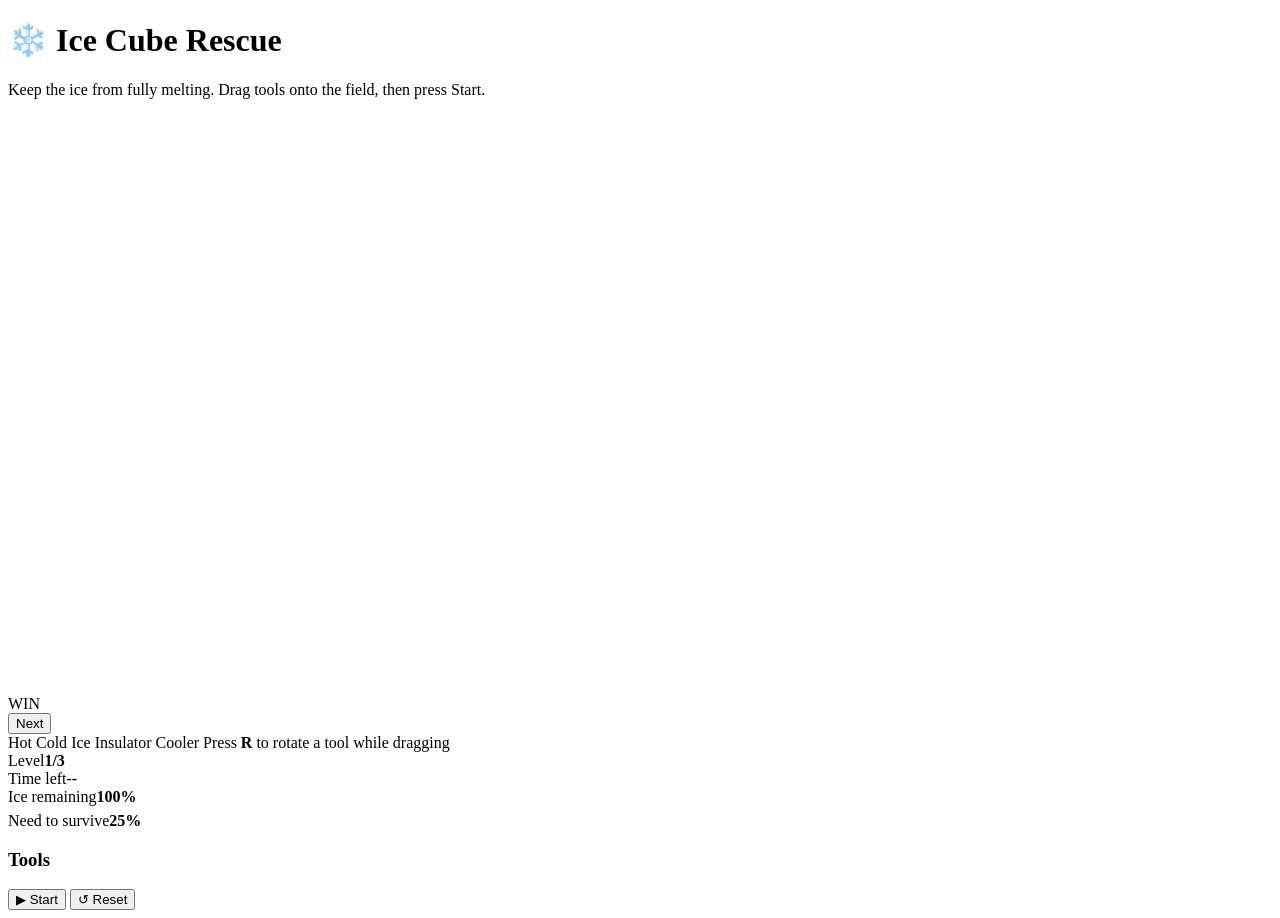
==== index.html @ 76138094 "Add tempture under the mouse and design of the temputere" ====
<!DOCTYPE html>
<html lang="en">
<head>
<meta charset="UTF-8">
<meta name="viewport" content="width=device-width, initial-scale=1.0">
<title>Ice Cube Rescue</title>
<link rel="stylesheet" href="style.css">
</head>
<body>
  <div>
    <h1>❄️ Ice Cube Rescue</h1>
    <p class="sub">Keep the ice from fully melting. Drag tools onto the field, then press Start.</p>
    <div class="stage">
      <canvas id="cv"></canvas>
      <div class="banner" id="banner">
        <div class="big" id="bannerText">WIN</div>
        <div id="bannerSub"></div>
        <button id="bannerBtn">Next</button>
      </div>
    </div>
    <div class="legend">
      <span><i style="background:#ff5a3c"></i>Hot</span>
      <span><i style="background:#7b8aff"></i>Cold</span>
      <span><i style="background:#bfe9ff"></i>Ice</span>
      <span><i style="background:#9a7b4f"></i>Insulator</span>
      <span><i style="background:#3fd2ff"></i>Cooler</span>
      <span style="margin-left:auto">Press <b>R</b> to rotate a tool while dragging</span>
    </div>
  </div>

  <div class="panel">
    <div class="stat"><span id="levelName">Level</span><b id="levelNo">1/3</b></div>
    <div class="stat"><span>Time left</span><b id="timeLeft">--</b></div>
    <div class="stat"><span>Ice remaining</span><b id="icePct">100%</b></div>
    <div class="bar"><span id="iceBar" style="width:100%"></span></div>
    <div class="stat" style="margin-top:6px"><span>Need to survive</span><b id="needPct">25%</b></div>

    <div class="tray">
      <h3>Tools</h3>
      <div id="toolList"></div>
    </div>

    <div class="btns">
      <button id="startBtn">▶ Start</button>
      <button id="resetBtn" class="ghost">↺ Reset</button>
    </div>
    <div class="hint" id="hint"></div>
  </div>

  <!-- classic scripts share global scope; load order matters, no bundler/server needed -->
  <script src="js/config.js"></script>
  <script src="js/levels.js"></script>
  <script src="js/sim.js"></script>
  <script src="js/marching.js"></script>
  <script src="js/thermalPalette.js"></script>
  <script src="js/render.js"></script>
  <script src="js/temperatureProbe.js"></script>
  <script src="js/main.js"></script>
</body>
</html>
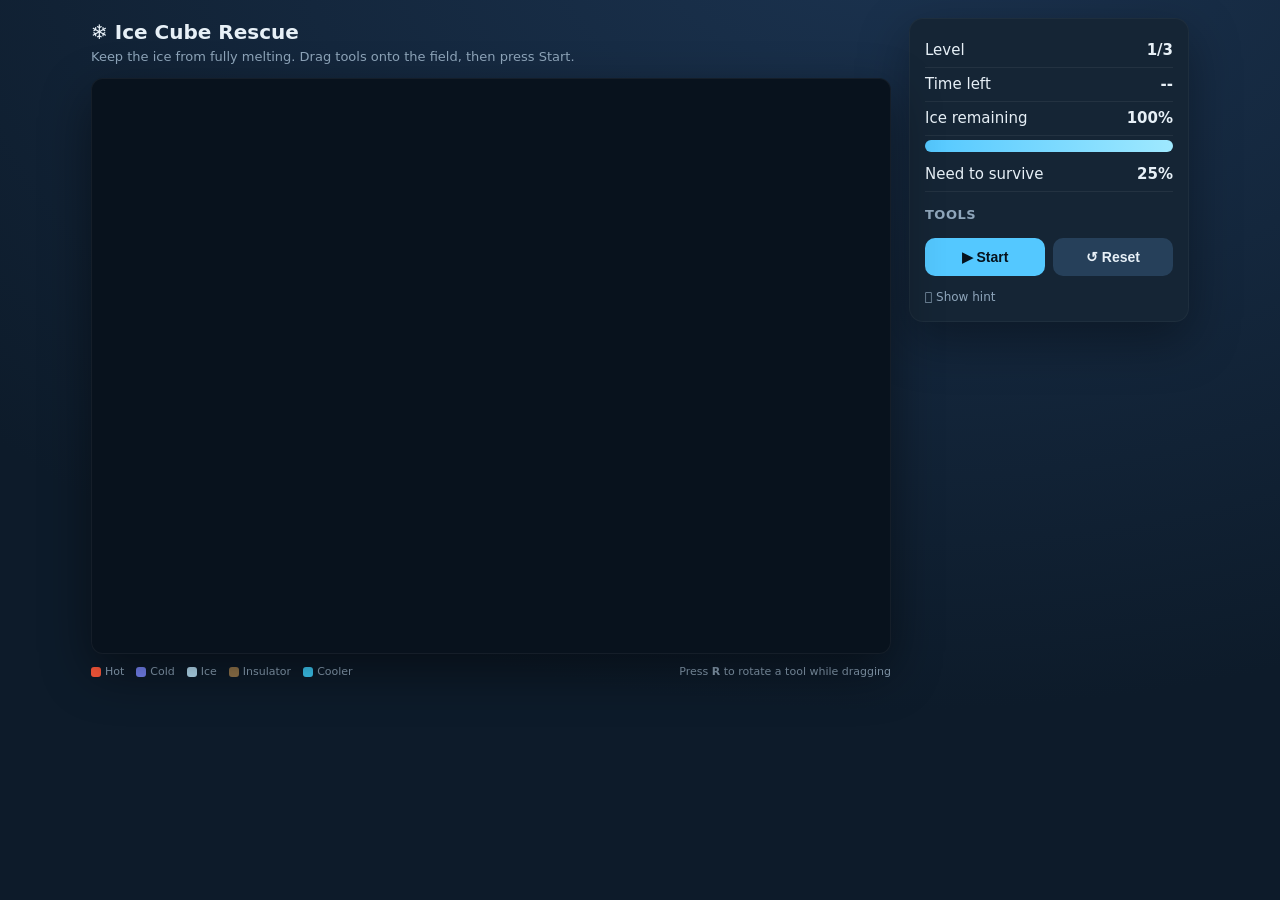
==== commit e2eec927: "feat: show hint" ====
--- a/index.html
+++ b/index.html
@@ -44,6 +44,8 @@
       <button id="startBtn">▶ Start</button>
       <button id="resetBtn" class="ghost">↺ Reset</button>
     </div>
+    
+    <div id="showHint">𖡊 Show hint</div>
     <div class="hint" id="hint"></div>
   </div>
 
--- a/style.css
+++ b/style.css
@@ -0,0 +1,72 @@
+:root{
+  --bg:#0d1b2a; --panel:#152535; --panel2:#1d3147;
+  --ink:#e7f0f7; --muted:#8fa6bb; --accent:#54c8ff; --good:#5be39b; --bad:#ff6b6b;
+}
+*{box-sizing:border-box}
+html,body{margin:0;height:100%}
+body{
+  background:radial-gradient(1200px 800px at 70% -10%, #1b3350, var(--bg));
+  color:var(--ink); font:15px/1.4 system-ui,Segoe UI,Roboto,sans-serif;
+  display:flex; min-height:100%; justify-content:center; align-items:flex-start;
+  padding:18px; gap:18px; user-select:none;
+}
+h1{font-size:20px;margin:0 0 2px}
+.sub{color:var(--muted);font-size:13px;margin:0 0 12px}
+.stage{position:relative}
+canvas{
+  display:block;border-radius:12px;background:#08121d;
+  box-shadow:0 18px 50px rgba(0,0,0,.45), inset 0 0 0 1px rgba(255,255,255,.05);
+  cursor:default; touch-action:none;
+}
+.panel{
+  width:280px;background:var(--panel);border-radius:14px;padding:16px;
+  box-shadow:0 18px 50px rgba(0,0,0,.35), inset 0 0 0 1px rgba(255,255,255,.04);
+}
+.stat{display:flex;justify-content:space-between;padding:6px 0;border-bottom:1px solid rgba(255,255,255,.06)}
+.stat b{font-variant-numeric:tabular-nums}
+.bar{height:12px;border-radius:8px;background:#0a1623;overflow:hidden;margin-top:4px}
+.bar>span{display:block;height:100%;background:linear-gradient(90deg,#54c8ff,#9fe9ff);transition:width .12s linear}
+.tray{margin-top:14px}
+.tray h3{font-size:13px;color:var(--muted);text-transform:uppercase;letter-spacing:.5px;margin:0 0 8px}
+.tool{
+  display:flex;align-items:center;gap:10px;padding:10px;border-radius:10px;
+  background:var(--panel2);margin-bottom:8px;cursor:grab;
+  box-shadow:inset 0 0 0 1px rgba(255,255,255,.05);
+}
+.tool:active{cursor:grabbing}
+.tool.empty{opacity:.4;cursor:not-allowed}
+.swatch{width:34px;height:34px;border-radius:8px;flex:none;box-shadow:inset 0 0 0 1px rgba(255,255,255,.15)}
+.tool .meta{flex:1}
+.tool .name{font-weight:600}
+.tool .desc{font-size:11px;color:var(--muted)}
+.tool .count{font-variant-numeric:tabular-nums;font-weight:700;color:var(--accent)}
+.btns{display:flex;gap:8px;margin-top:14px}
+button{
+  flex:1;border:0;border-radius:10px;padding:11px;color:#06121d;font-weight:700;
+  background:var(--accent);cursor:pointer;font-size:14px;
+}
+button.ghost{background:#26405a;color:var(--ink)}
+button:disabled{opacity:.45;cursor:not-allowed}
+.banner{
+  position:absolute;inset:0;display:none;align-items:center;justify-content:center;
+  flex-direction:column;gap:10px;border-radius:12px;background:rgba(5,12,20,.72);backdrop-filter:blur(2px);
+}
+.banner.show{display:flex}
+.banner .big{font-size:34px;font-weight:800}
+.banner .big.win{color:var(--good)} .banner .big.lose{color:var(--bad)}
+.banner #bannerSub{color:var(--muted)}
+.banner button{flex:none;padding:11px 22px}
+.legend{display:flex;gap:12px;font-size:11px;color:var(--muted);margin-top:10px;flex-wrap:wrap}
+.legend i{display:inline-block;width:10px;height:10px;border-radius:3px;margin-right:4px;vertical-align:middle}
+
+.hint{font-size:12px;color:var(--muted);margin-top:12px;line-height:1.5}
+.hint:not(.active) {
+  display: none;
+}
+#showHint {
+  font-size:12px;
+  color:var(--muted);
+  margin-top:12px;
+  line-height:1.5;
+  cursor: pointer;
+}
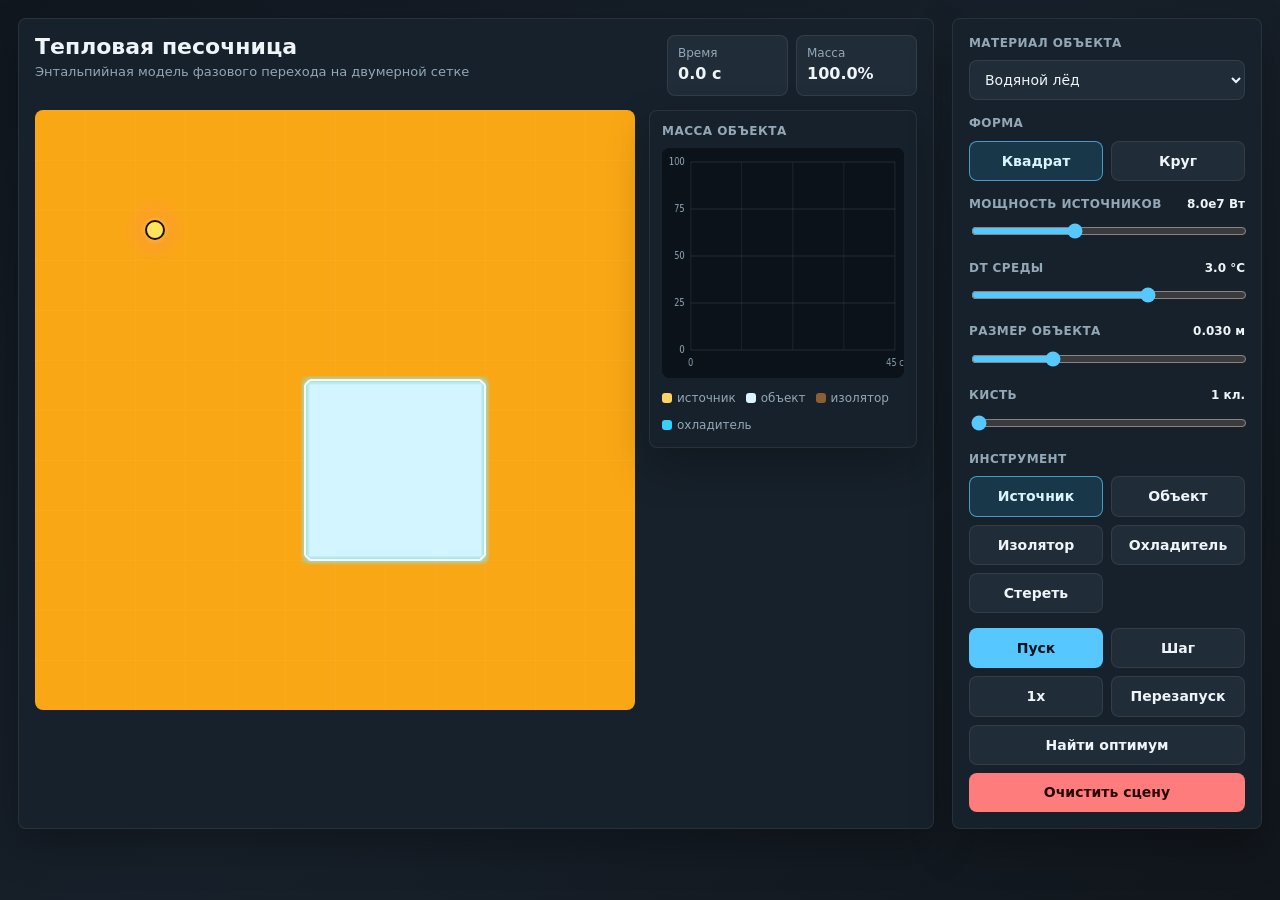
==== commit f6382ab6: "refactor: replace game with sandbox" ====
--- a/index.html
+++ b/index.html
@@ -1,57 +1,97 @@
 <!DOCTYPE html>
-<html lang="en">
+<html lang="ru">
 <head>
 <meta charset="UTF-8">
 <meta name="viewport" content="width=device-width, initial-scale=1.0">
-<title>Ice Cube Rescue</title>
+<title>Тепловая песочница</title>
 <link rel="stylesheet" href="style.css">
 </head>
 <body>
-  <div>
-    <h1>❄️ Ice Cube Rescue</h1>
-    <p class="sub">Keep the ice from fully melting. Drag tools onto the field, then press Start.</p>
-    <div class="stage">
-      <canvas id="cv"></canvas>
-      <div class="banner" id="banner">
-        <div class="big" id="bannerText">WIN</div>
-        <div id="bannerSub"></div>
-        <button id="bannerBtn">Next</button>
+  <main class="app">
+    <section class="workspace">
+      <div class="topbar">
+        <div>
+          <h1>Тепловая песочница</h1>
+          <p class="sub">Энтальпийная модель фазового перехода на двумерной сетке</p>
+        </div>
+        <div class="readouts">
+          <div><span>Время</span><b id="timeReadout">0.0 c</b></div>
+          <div><span>Масса</span><b id="massReadout">100%</b></div>
+        </div>
       </div>
-    </div>
-    <div class="legend">
-      <span><i style="background:#ff5a3c"></i>Hot</span>
-      <span><i style="background:#7b8aff"></i>Cold</span>
-      <span><i style="background:#bfe9ff"></i>Ice</span>
-      <span><i style="background:#9a7b4f"></i>Insulator</span>
-      <span><i style="background:#3fd2ff"></i>Cooler</span>
-      <span style="margin-left:auto">Press <b>R</b> to rotate a tool while dragging</span>
-    </div>
-  </div>
 
-  <div class="panel">
-    <div class="stat"><span id="levelName">Level</span><b id="levelNo">1/3</b></div>
-    <div class="stat"><span>Time left</span><b id="timeLeft">--</b></div>
-    <div class="stat"><span>Ice remaining</span><b id="icePct">100%</b></div>
-    <div class="bar"><span id="iceBar" style="width:100%"></span></div>
-    <div class="stat" style="margin-top:6px"><span>Need to survive</span><b id="needPct">25%</b></div>
+      <div class="canvasRow">
+        <canvas id="cv" aria-label="Тепловое поле"></canvas>
+        <aside class="graphPanel">
+          <div class="panelTitle">Масса объекта</div>
+          <canvas id="massGraph" aria-label="График массы объекта"></canvas>
+          <div class="legend">
+            <span><i class="hot"></i>источник</span>
+            <span><i class="object"></i>объект</span>
+            <span><i class="insul"></i>изолятор</span>
+            <span><i class="cooler"></i>охладитель</span>
+          </div>
+        </aside>
+      </div>
+    </section>
 
-    <div class="tray">
-      <h3>Tools</h3>
-      <div id="toolList"></div>
-    </div>
+    <aside class="panel">
+      <div class="section">
+        <label for="materialSelect">Материал объекта</label>
+        <select id="materialSelect"></select>
+      </div>
 
-    <div class="btns">
-      <button id="startBtn">▶ Start</button>
-      <button id="resetBtn" class="ghost">↺ Reset</button>
-    </div>
-    
-    <div id="showHint">𖡊 Show hint</div>
-    <div class="hint" id="hint"></div>
-  </div>
+      <div class="section split">
+        <label>Форма</label>
+        <div class="segmented" id="shapeControls">
+          <button type="button" data-shape="square" class="active">Квадрат</button>
+          <button type="button" data-shape="circle">Круг</button>
+        </div>
+      </div>
 
-  <!-- classic scripts share global scope; load order matters, no bundler/server needed -->
+      <div class="section">
+        <label for="powerSlider">Мощность источников <b id="powerValue"></b></label>
+        <input id="powerSlider" type="range" min="10000000" max="200000000" step="1000000">
+      </div>
+
+      <div class="section">
+        <label for="ambientSlider">dT среды <b id="ambientValue"></b></label>
+        <input id="ambientSlider" type="range" min="-10" max="10" step="0.1">
+      </div>
+
+      <div class="section">
+        <label for="sizeSlider">Размер объекта <b id="sizeValue"></b></label>
+        <input id="sizeSlider" type="range" min="0.01" max="0.08" step="0.001">
+      </div>
+
+      <div class="section">
+        <label for="brushSlider">Кисть <b id="brushValue"></b></label>
+        <input id="brushSlider" type="range" min="1" max="4" step="1">
+      </div>
+
+      <div class="section">
+        <label>Инструмент</label>
+        <div class="toolGrid" id="toolControls">
+          <button type="button" data-tool="source" class="active">Источник</button>
+          <button type="button" data-tool="object">Объект</button>
+          <button type="button" data-tool="insulator">Изолятор</button>
+          <button type="button" data-tool="cooler">Охладитель</button>
+          <button type="button" data-tool="eraser">Стереть</button>
+        </div>
+      </div>
+
+      <div class="buttonGrid">
+        <button id="runBtn" type="button">Пуск</button>
+        <button id="stepBtn" type="button" class="ghost">Шаг</button>
+        <button id="speedBtn" type="button" class="ghost">1x</button>
+        <button id="resetBtn" type="button" class="ghost">Перезапуск</button>
+        <button id="optBtn" type="button" class="ghost wide">Найти оптимум</button>
+        <button id="clearBtn" type="button" class="danger wide">Очистить сцену</button>
+      </div>
+    </aside>
+  </main>
+
   <script src="js/config.js"></script>
-  <script src="js/levels.js"></script>
   <script src="js/sim.js"></script>
   <script src="js/marching.js"></script>
   <script src="js/thermalPalette.js"></script>
--- a/style.css
+++ b/style.css
@@ -1,72 +1,147 @@
 :root{
-  --bg:#0d1b2a; --panel:#152535; --panel2:#1d3147;
-  --ink:#e7f0f7; --muted:#8fa6bb; --accent:#54c8ff; --good:#5be39b; --bad:#ff6b6b;
+  --bg:#10151b;
+  --panel:#17212b;
+  --panel2:#202d38;
+  --ink:#eef4f8;
+  --muted:#93a7b6;
+  --line:rgba(255,255,255,.08);
+  --accent:#56c7ff;
+  --good:#68d391;
+  --bad:#ff6b6b;
 }
 *{box-sizing:border-box}
-html,body{margin:0;height:100%}
+html,body{margin:0;min-height:100%}
 body{
-  background:radial-gradient(1200px 800px at 70% -10%, #1b3350, var(--bg));
-  color:var(--ink); font:15px/1.4 system-ui,Segoe UI,Roboto,sans-serif;
-  display:flex; min-height:100%; justify-content:center; align-items:flex-start;
-  padding:18px; gap:18px; user-select:none;
+  background:linear-gradient(135deg,#11171f,#17202a 48%,#11161c);
+  color:var(--ink);
+  font:14px/1.45 system-ui,Segoe UI,Roboto,Arial,sans-serif;
+  padding:18px;
+  user-select:none;
 }
-h1{font-size:20px;margin:0 0 2px}
-.sub{color:var(--muted);font-size:13px;margin:0 0 12px}
-.stage{position:relative}
+button,input,select{font:inherit}
+.app{
+  display:grid;
+  grid-template-columns:minmax(720px,980px) 310px;
+  gap:18px;
+  max-width:1320px;
+  margin:0 auto;
+}
+.workspace,.panel,.graphPanel{
+  background:var(--panel);
+  border:1px solid var(--line);
+  box-shadow:0 18px 42px rgba(0,0,0,.28);
+}
+.workspace{border-radius:8px;padding:16px}
+.topbar{
+  display:flex;
+  justify-content:space-between;
+  gap:16px;
+  align-items:flex-start;
+  margin-bottom:14px;
+}
+h1{font-size:22px;line-height:1.1;margin:0 0 4px}
+.sub{margin:0;color:var(--muted);font-size:13px}
+.readouts{
+  display:grid;
+  grid-template-columns:repeat(2,minmax(92px,1fr));
+  gap:8px;
+  min-width:250px;
+}
+.readouts div{
+  background:var(--panel2);
+  border:1px solid var(--line);
+  border-radius:8px;
+  padding:9px 10px;
+}
+.readouts span{display:block;color:var(--muted);font-size:12px}
+.readouts b{font-variant-numeric:tabular-nums;font-size:16px}
+.canvasRow{display:grid;grid-template-columns:auto 1fr;gap:14px;align-items:start}
 canvas{
-  display:block;border-radius:12px;background:#08121d;
-  box-shadow:0 18px 50px rgba(0,0,0,.45), inset 0 0 0 1px rgba(255,255,255,.05);
-  cursor:default; touch-action:none;
+  display:block;
+  background:#071018;
+  border-radius:8px;
 }
+#cv{
+  width:600px;
+  height:600px;
+  cursor:crosshair;
+  touch-action:none;
+}
+.graphPanel{
+  border-radius:8px;
+  padding:12px;
+  min-width:260px;
+}
+.panelTitle{
+  color:var(--muted);
+  font-size:12px;
+  text-transform:uppercase;
+  letter-spacing:.04em;
+  font-weight:700;
+  margin-bottom:8px;
+}
+#massGraph{width:100%;height:230px}
+.legend{display:flex;gap:10px;flex-wrap:wrap;color:var(--muted);font-size:12px;margin-top:12px}
+.legend i{display:inline-block;width:10px;height:10px;border-radius:3px;margin-right:5px;vertical-align:-1px}
+.legend .hot{background:#ffd166}.legend .object{background:#d9f4ff}
+.legend .insul{background:#8b5e34}.legend .cooler{background:#36d0ff}
 .panel{
-  width:280px;background:var(--panel);border-radius:14px;padding:16px;
-  box-shadow:0 18px 50px rgba(0,0,0,.35), inset 0 0 0 1px rgba(255,255,255,.04);
+  border-radius:8px;
+  padding:16px;
+  align-self:start;
 }
-.stat{display:flex;justify-content:space-between;padding:6px 0;border-bottom:1px solid rgba(255,255,255,.06)}
-.stat b{font-variant-numeric:tabular-nums}
-.bar{height:12px;border-radius:8px;background:#0a1623;overflow:hidden;margin-top:4px}
-.bar>span{display:block;height:100%;background:linear-gradient(90deg,#54c8ff,#9fe9ff);transition:width .12s linear}
-.tray{margin-top:14px}
-.tray h3{font-size:13px;color:var(--muted);text-transform:uppercase;letter-spacing:.5px;margin:0 0 8px}
-.tool{
-  display:flex;align-items:center;gap:10px;padding:10px;border-radius:10px;
-  background:var(--panel2);margin-bottom:8px;cursor:grab;
-  box-shadow:inset 0 0 0 1px rgba(255,255,255,.05);
+.section{margin-bottom:15px}
+.section label{
+  display:flex;
+  justify-content:space-between;
+  gap:8px;
+  color:var(--muted);
+  font-size:12px;
+  text-transform:uppercase;
+  letter-spacing:.035em;
+  font-weight:700;
+  margin-bottom:8px;
 }
-.tool:active{cursor:grabbing}
-.tool.empty{opacity:.4;cursor:not-allowed}
-.swatch{width:34px;height:34px;border-radius:8px;flex:none;box-shadow:inset 0 0 0 1px rgba(255,255,255,.15)}
-.tool .meta{flex:1}
-.tool .name{font-weight:600}
-.tool .desc{font-size:11px;color:var(--muted)}
-.tool .count{font-variant-numeric:tabular-nums;font-weight:700;color:var(--accent)}
-.btns{display:flex;gap:8px;margin-top:14px}
+.section label b{color:var(--ink);font-weight:700;text-transform:none;letter-spacing:0}
+select{
+  width:100%;
+  border:1px solid var(--line);
+  background:var(--panel2);
+  color:var(--ink);
+  border-radius:8px;
+  padding:10px 11px;
+}
+input[type=range]{width:100%;accent-color:var(--accent)}
+.segmented,.toolGrid,.buttonGrid{display:grid;gap:8px}
+.segmented{grid-template-columns:1fr 1fr}
+.toolGrid{grid-template-columns:1fr 1fr}
 button{
-  flex:1;border:0;border-radius:10px;padding:11px;color:#06121d;font-weight:700;
-  background:var(--accent);cursor:pointer;font-size:14px;
+  border:0;
+  border-radius:8px;
+  min-height:39px;
+  padding:9px 10px;
+  color:#06121d;
+  background:var(--accent);
+  font-weight:750;
+  cursor:pointer;
 }
-button.ghost{background:#26405a;color:var(--ink)}
-button:disabled{opacity:.45;cursor:not-allowed}
-.banner{
-  position:absolute;inset:0;display:none;align-items:center;justify-content:center;
-  flex-direction:column;gap:10px;border-radius:12px;background:rgba(5,12,20,.72);backdrop-filter:blur(2px);
+button.ghost,.segmented button,.toolGrid button{
+  background:var(--panel2);
+  color:var(--ink);
+  border:1px solid var(--line);
 }
-.banner.show{display:flex}
-.banner .big{font-size:34px;font-weight:800}
-.banner .big.win{color:var(--good)} .banner .big.lose{color:var(--bad)}
-.banner #bannerSub{color:var(--muted)}
-.banner button{flex:none;padding:11px 22px}
-.legend{display:flex;gap:12px;font-size:11px;color:var(--muted);margin-top:10px;flex-wrap:wrap}
-.legend i{display:inline-block;width:10px;height:10px;border-radius:3px;margin-right:4px;vertical-align:middle}
-
-.hint{font-size:12px;color:var(--muted);margin-top:12px;line-height:1.5}
-.hint:not(.active) {
-  display: none;
+button.active{
+  background:#18384a;
+  color:#d9f4ff;
+  border-color:rgba(86,199,255,.7);
 }
-#showHint {
-  font-size:12px;
-  color:var(--muted);
-  margin-top:12px;
-  line-height:1.5;
-  cursor: pointer;
+button.danger{background:#ff7c7c;color:#270606}
+.buttonGrid{grid-template-columns:1fr 1fr;margin-top:8px}
+.buttonGrid .wide{grid-column:1/-1}
+@media (max-width:1100px){
+  .app{grid-template-columns:1fr}
+  .panel{order:-1}
+  .canvasRow{grid-template-columns:1fr}
+  #cv{width:min(100%,600px);height:auto;aspect-ratio:1}
+  .readouts{min-width:0}
 }
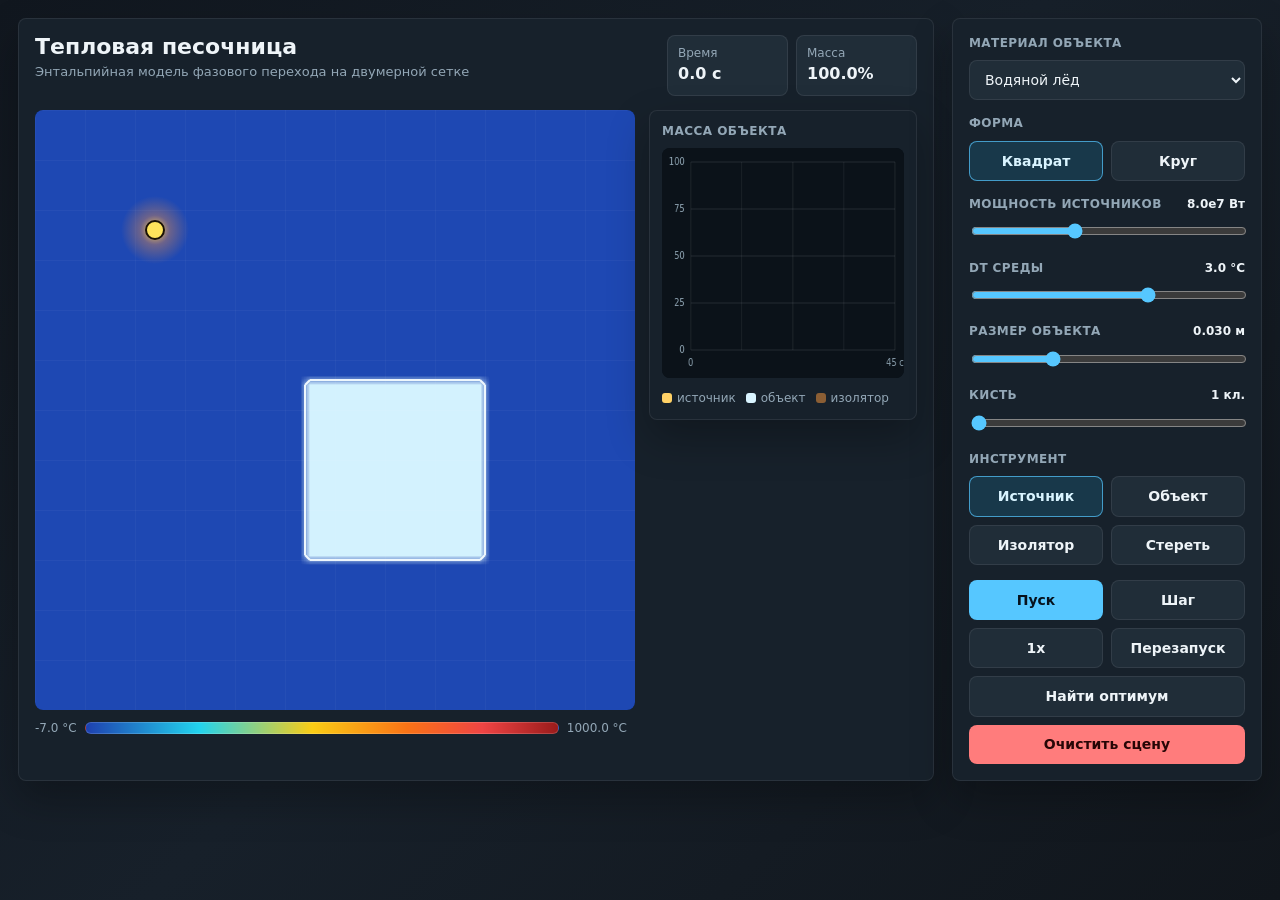
==== commit e6aee7c5: "feat: add heat pallete legend" ====
--- a/index.html
+++ b/index.html
@@ -21,7 +21,14 @@
       </div>
 
       <div class="canvasRow">
-        <canvas id="cv" aria-label="Тепловое поле"></canvas>
+        <div class="fieldPanel">
+          <canvas id="cv" aria-label="Тепловое поле"></canvas>
+          <div class="thermalLegend" aria-label="Шкала температуры">
+            <span id="tempScaleMin">-- °C</span>
+            <div class="thermalRamp"></div>
+            <span id="tempScaleMax">-- °C</span>
+          </div>
+        </div>
         <aside class="graphPanel">
           <div class="panelTitle">Масса объекта</div>
           <canvas id="massGraph" aria-label="График массы объекта"></canvas>
@@ -29,7 +36,7 @@
             <span><i class="hot"></i>источник</span>
             <span><i class="object"></i>объект</span>
             <span><i class="insul"></i>изолятор</span>
-            <span><i class="cooler"></i>охладитель</span>
+            <!-- <span><i class="cooler"></i>охладитель</span> -->
           </div>
         </aside>
       </div>
@@ -75,7 +82,7 @@
           <button type="button" data-tool="source" class="active">Источник</button>
           <button type="button" data-tool="object">Объект</button>
           <button type="button" data-tool="insulator">Изолятор</button>
-          <button type="button" data-tool="cooler">Охладитель</button>
+          <!-- <button type="button" data-tool="cooler">Охладитель</button> -->
           <button type="button" data-tool="eraser">Стереть</button>
         </div>
       </div>
--- a/style.css
+++ b/style.css
@@ -56,6 +56,7 @@
 .readouts span{display:block;color:var(--muted);font-size:12px}
 .readouts b{font-variant-numeric:tabular-nums;font-size:16px}
 .canvasRow{display:grid;grid-template-columns:auto 1fr;gap:14px;align-items:start}
+.fieldPanel{width:600px;max-width:100%}
 canvas{
   display:block;
   background:#071018;
@@ -66,6 +67,22 @@
   height:600px;
   cursor:crosshair;
   touch-action:none;
+}
+.thermalLegend{
+  display:grid;
+  grid-template-columns:auto 1fr auto auto;
+  align-items:center;
+  gap:8px;
+  color:var(--muted);
+  font-size:12px;
+  margin-top:10px;
+  font-variant-numeric:tabular-nums;
+}
+.thermalRamp{
+  height:12px;
+  border-radius:8px;
+  border:1px solid rgba(255,255,255,.16);
+  background:linear-gradient(90deg,#1e40af 0%,#22d3ee 24%,#facc15 48%,#f97316 68%,#ef4444 84%,#991b1b 100%);
 }
 .graphPanel{
   border-radius:8px;
@@ -142,6 +159,7 @@
   .app{grid-template-columns:1fr}
   .panel{order:-1}
   .canvasRow{grid-template-columns:1fr}
-  #cv{width:min(100%,600px);height:auto;aspect-ratio:1}
+  .fieldPanel{width:min(100%,600px)}
+  #cv{width:100%;height:auto;aspect-ratio:1}
   .readouts{min-width:0}
 }
